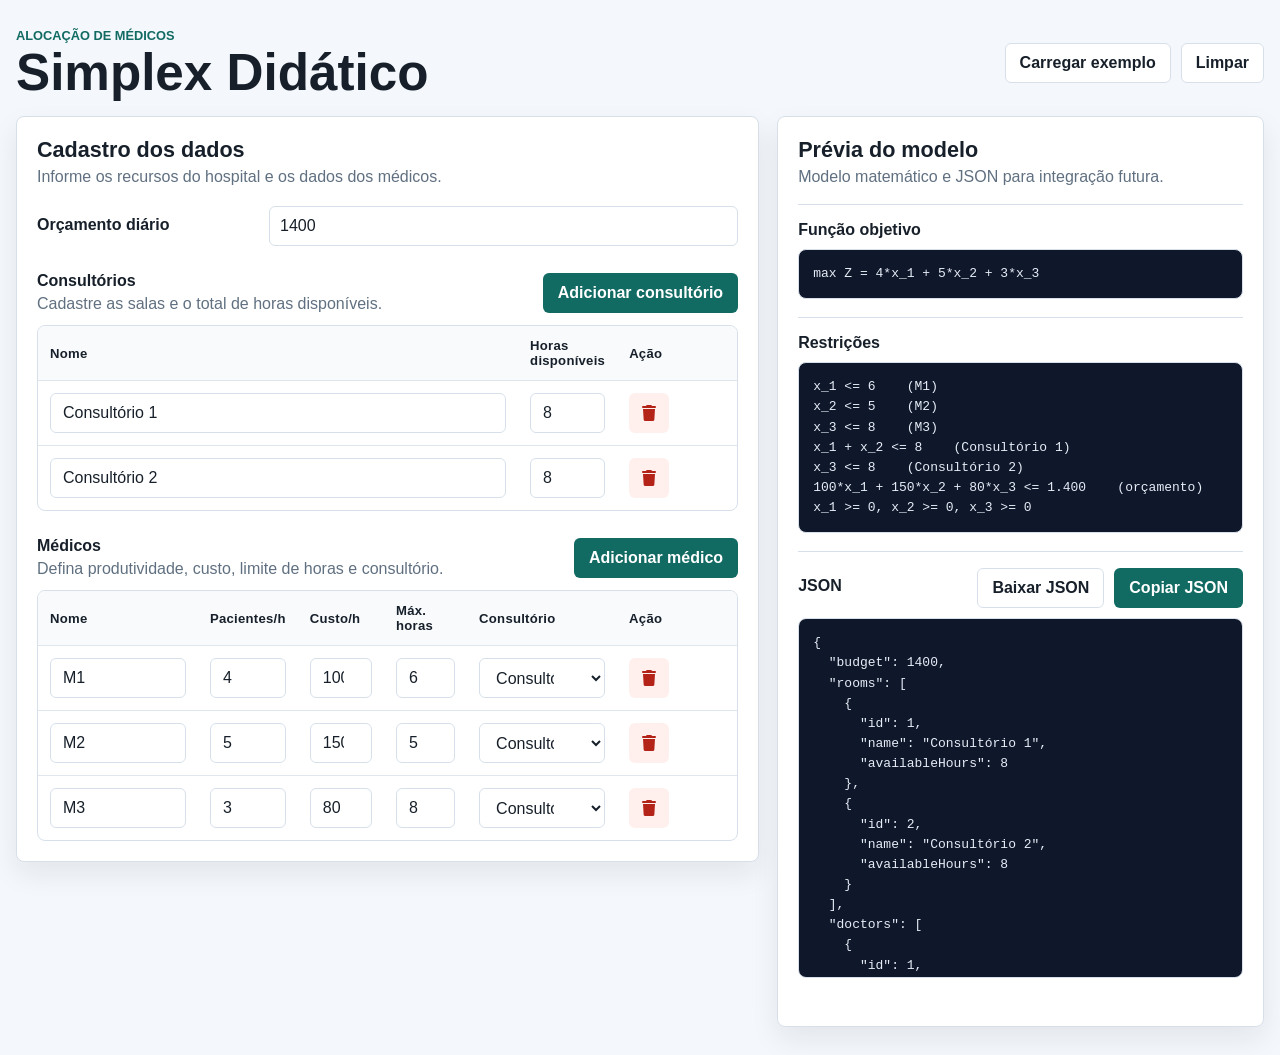
==== index.html @ 198ae66d "add basic ui" ====
<!doctype html>
<html lang="pt-BR">
  <head>
    <meta charset="utf-8">
    <meta name="viewport" content="width=device-width, initial-scale=1">
    <title>Simplex Didático - Cadastro</title>
    <link rel="stylesheet" href="styles.css">
    <link rel="stylesheet" href="https://cdnjs.cloudflare.com/ajax/libs/font-awesome/6.5.1/css/all.min.css" crossorigin="anonymous" referrerpolicy="no-referrer" />
  </head>
  <body>
    <main class="app-shell">
      <header class="app-header">
        <div>
          <p class="eyebrow">Alocação de médicos</p>
          <h1>Simplex Didático</h1>
        </div>
        <div class="header-actions" aria-label="Ações principais">
          <button class="secondary-button" type="button" id="loadExampleButton">Carregar exemplo</button>
          <button class="secondary-button" type="button" id="clearButton">Limpar</button>
        </div>
      </header>

      <div class="workspace">
        <section class="editor-panel" aria-labelledby="formTitle">
          <div class="section-heading">
            <div>
              <h2 id="formTitle">Cadastro dos dados</h2>
              <p>Informe os recursos do hospital e os dados dos médicos.</p>
            </div>
          </div>

          <div class="field-row budget-row">
            <label for="budget">Orçamento diário</label>
            <div class="field-control">
              <input id="budget" name="budget" type="number" min="0" step="0.01" inputmode="decimal">
              <p class="field-error" id="budgetError"></p>
            </div>
          </div>

          <section class="data-section" aria-labelledby="roomsTitle">
            <div class="section-heading compact">
              <div>
                <h3 id="roomsTitle">Consultórios</h3>
                <p>Cadastre as salas e o total de horas disponíveis.</p>
              </div>
              <button class="primary-button" type="button" id="addRoomButton">Adicionar consultório</button>
            </div>
            <div class="table-shell">
              <table>
                <thead>
                  <tr>
                    <th>Nome</th>
                    <th>Horas disponíveis</th>
                    <th class="action-column">Ação</th>
                  </tr>
                </thead>
                <tbody id="roomsTable"></tbody>
              </table>
            </div>
          </section>

          <section class="data-section" aria-labelledby="doctorsTitle">
            <div class="section-heading compact">
              <div>
                <h3 id="doctorsTitle">Médicos</h3>
                <p>Defina produtividade, custo, limite de horas e consultório.</p>
              </div>
              <button class="primary-button" type="button" id="addDoctorButton">Adicionar médico</button>
            </div>
            <div class="table-shell">
              <table>
                <thead>
                  <tr>
                    <th>Nome</th>
                    <th>Pacientes/h</th>
                    <th>Custo/h</th>
                    <th>Máx. horas</th>
                    <th>Consultório</th>
                    <th class="action-column">Ação</th>
                  </tr>
                </thead>
                <tbody id="doctorsTable"></tbody>
              </table>
            </div>
          </section>
        </section>

        <aside class="preview-panel" aria-labelledby="previewTitle">
          <div class="section-heading">
            <div>
              <h2 id="previewTitle">Prévia do modelo</h2>
              <p>Modelo matemático e JSON para integração futura.</p>
            </div>
          </div>

          <section class="model-block" aria-labelledby="objectiveTitle">
            <h3 id="objectiveTitle">Função objetivo</h3>
            <pre id="objectivePreview"></pre>
          </section>

          <section class="model-block" aria-labelledby="constraintsTitle">
            <h3 id="constraintsTitle">Restrições</h3>
            <pre id="constraintsPreview"></pre>
          </section>

          <section class="model-block" aria-labelledby="jsonTitle">
            <div class="json-heading">
              <h3 id="jsonTitle">JSON</h3>
              <div class="json-actions">
                <button class="secondary-button" type="button" id="downloadJsonButton">Baixar JSON</button>
                <button class="primary-button" type="button" id="copyJsonButton">Copiar JSON</button>
              </div>
            </div>
            <pre class="json-output" id="jsonPreview"></pre>
            <p class="copy-status" id="copyStatus" aria-live="polite"></p>
          </section>
        </aside>
      </div>
    </main>

    <script src="script.js"></script>
  </body>
</html>
---- styles.css ----
:root {
  --bg: #f4f7fb;
  --surface: #ffffff;
  --surface-muted: #eef3f8;
  --text: #17202a;
  --muted: #607080;
  --line: #d7e0ea;
  --primary: #126b63;
  --primary-dark: #0d534d;
  --danger: #b42318;
  --danger-bg: #fff0ee;
  --warning-bg: #fff7e6;
  --success: #137333;
  --shadow: 0 12px 28px rgba(23, 32, 42, 0.08);
  font-family: Inter, "Segoe UI", Arial, sans-serif;
}

* {
  box-sizing: border-box;
}

body {
  margin: 0;
  min-height: 100vh;
  background: var(--bg);
  color: var(--text);
}

button,
input,
select {
  font: inherit;
}

button {
  cursor: pointer;
}

.app-shell {
  width: min(1440px, calc(100% - 32px));
  margin: 0 auto;
  padding: 28px 0;
}

.app-header,
.section-heading,
.json-heading {
  display: flex;
  align-items: center;
  justify-content: space-between;
  gap: 16px;
}

.app-header {
  margin-bottom: 18px;
}

.eyebrow {
  margin: 0 0 4px;
  color: var(--primary);
  font-size: 0.8rem;
  font-weight: 700;
  letter-spacing: 0;
  text-transform: uppercase;
}

h1,
h2,
h3,
p {
  margin-top: 0;
}

h1 {
  margin-bottom: 0;
  font-size: clamp(2rem, 4vw, 3.25rem);
  line-height: 1;
}

h2 {
  margin-bottom: 5px;
  font-size: 1.35rem;
}

h3 {
  margin-bottom: 5px;
  font-size: 1rem;
}

.section-heading p {
  margin-bottom: 0;
  color: var(--muted);
}

.compact {
  margin-bottom: 12px;
}

.header-actions {
  display: flex;
  flex-wrap: wrap;
  justify-content: flex-end;
  gap: 10px;
}

.json-actions {
  display: flex;
  flex-wrap: wrap;
  justify-content: flex-end;
  gap: 10px;
}

.primary-button,
.secondary-button,
.danger-button {
  min-height: 40px;
  border: 1px solid transparent;
  border-radius: 6px;
  padding: 9px 14px;
  font-weight: 700;
}

.primary-button {
  background: var(--primary);
  color: #ffffff;
}

.primary-button:hover,
.primary-button:focus-visible {
  background: var(--primary-dark);
}

.primary-button:disabled {
  cursor: not-allowed;
  background: #9eb9b5;
}

.secondary-button {
  background: var(--surface);
  border-color: var(--line);
  color: var(--text);
}

.secondary-button:hover,
.secondary-button:focus-visible {
  border-color: var(--primary);
  color: var(--primary);
}

.danger-button {
  background: var(--danger-bg);
  color: var(--danger);
}

.danger-button:hover,
.danger-button:focus-visible {
  border-color: var(--danger);
}

.workspace {
  display: grid;
  grid-template-columns: minmax(0, 1.45fr) minmax(360px, 0.95fr);
  gap: 18px;
  align-items: start;
}

.editor-panel,
.preview-panel {
  border: 1px solid var(--line);
  border-radius: 8px;
  background: var(--surface);
  box-shadow: var(--shadow);
  padding: 20px;
}

.preview-panel {
  position: sticky;
  top: 18px;
}

.budget-row {
  margin: 20px 0 26px;
}

.field-row {
  display: grid;
  grid-template-columns: minmax(150px, 220px) minmax(0, 1fr);
  gap: 12px;
  align-items: start;
}

label {
  padding-top: 10px;
  font-weight: 700;
}

input,
select {
  width: 100%;
  min-width: 0;
  height: 40px;
  border: 1px solid var(--line);
  border-radius: 6px;
  background: #ffffff;
  color: var(--text);
  line-height: 40px;
  padding: 0 10px;
}

select {
  appearance: auto;
  line-height: normal;
  padding: 0 34px 0 12px;
}

input:focus,
select:focus {
  border-color: var(--primary);
  outline: 3px solid rgba(18, 107, 99, 0.16);
}

input.is-invalid,
select.is-invalid {
  border-color: var(--danger);
}

.field-control {
  position: relative;
}

.field-error {
  position: absolute;
  left: 0;
  top: calc(100% + 8px);
  z-index: 20;
  display: none;
  width: max-content;
  max-width: min(280px, calc(100vw - 48px));
  margin: 0;
  border: 1px solid #f4c7c3;
  border-radius: 6px;
  background: var(--danger-bg);
  box-shadow: 0 10px 22px rgba(23, 32, 42, 0.14);
  color: var(--danger);
  font-size: 0.82rem;
  font-weight: 700;
  line-height: 1.35;
  padding: 8px 10px;
}

.field-error::before {
  position: absolute;
  top: -6px;
  left: 14px;
  width: 10px;
  height: 10px;
  border-top: 1px solid #f4c7c3;
  border-left: 1px solid #f4c7c3;
  background: var(--danger-bg);
  content: "";
  transform: rotate(45deg);
}

.field-control:hover .field-error:not(:empty),
.field-control:focus-within .field-error:not(:empty),
.field-control.show-error .field-error:not(:empty) {
  display: block;
}

.toast {
  position: fixed;
  bottom: 20px;
  left: 20px;
  background: var(--danger);
  color: #ffffff;
  padding: 16px 20px;
  border-radius: 6px;
  box-shadow: 0 8px 16px rgba(0, 0, 0, 0.15);
  font-size: 0.95rem;
  z-index: 9999;
  animation: slideIn 0.3s ease-out;
}

@keyframes slideIn {
  from {
    transform: translateX(-100%);
    opacity: 0;
  }
  to {
    transform: translateX(0);
    opacity: 1;
  }
}

.toast.success {
  background: var(--success);
}

.data-section {
  margin-top: 26px;
}

.table-shell {
  overflow-x: auto;
  border: 1px solid var(--line);
  border-radius: 8px;
}

.table-shell table {
  width: 100%;
  border-collapse: collapse;
  table-layout: auto;
  min-width: 620px;
}

.table-shell button {
  display: inline-flex;
  align-items: center;
  justify-content: center;
  min-height: 40px;
  height: 40px;
  padding: 0 12px;
}

.icon-button {
  width: 40px;
  padding: 0;
}

.icon-button i {
  font-size: 1rem;
  line-height: 1;
}

.table-shell tbody tr {
  display: table-row;
  height: 64px;
}

.table-shell th,
.table-shell td {
  position: relative;
  text-align: left;
  padding: 12px;
  border-bottom: 1px solid rgba(215, 224, 234, 0.8);
  vertical-align: middle;
}

.table-shell td {
  display: table-cell;
}

.table-shell input,
.table-shell select {
  height: 40px;
  width: 100%;
}


.table-shell thead th {
  background: #f8fafc;
  color: var(--text);
  font-weight: 700;
  letter-spacing: 0.02em;
}

.table-shell tbody tr:last-child td {
  border-bottom: none;
}

.table-shell th:nth-child(1),
.table-shell td:nth-child(1) {
  min-width: 160px;
}

.table-shell th:nth-child(2),
.table-shell td:nth-child(2),
.table-shell th:nth-child(3),
.table-shell td:nth-child(3),
.table-shell th:nth-child(4),
.table-shell td:nth-child(4) {
  width: 90px;
  max-width: 110px;
}

.table-shell th:nth-child(5),
.table-shell td:nth-child(5) {
  min-width: 150px;
}

.table-shell .action-column {
  width: 120px;
  min-width: 120px;
}

.table-shell input {
  padding: 0 12px;
}

.table-shell select {
  padding: 0 34px 0 12px;
}

table {
  width: 100%;
  min-width: 760px;
  border-collapse: collapse;
}

th,
td {
  border-bottom: 1px solid var(--line);
  padding: 10px;
  text-align: left;
  vertical-align: top;
}

th {
  background: var(--surface-muted);
  color: #334155;
  font-size: 0.82rem;
  font-weight: 800;
}

tr:last-child td {
  border-bottom: 0;
}

.action-column {
  width: 92px;
  text-align: center;
}

td.action-column {
  vertical-align: middle;
}

.empty-row {
  color: var(--muted);
  text-align: center;
}

.model-block {
  margin-top: 18px;
  border-top: 1px solid var(--line);
  padding-top: 16px;
}

pre {
  overflow: auto;
  margin: 10px 0 0;
  border: 1px solid var(--line);
  border-radius: 8px;
  background: #0f172a;
  color: #e6edf7;
  padding: 14px;
  line-height: 1.55;
  white-space: pre-wrap;
  word-break: break-word;
}

.json-output {
  max-height: 360px;
}

.copy-status {
  min-height: 20px;
  margin: 8px 0 0;
  color: var(--success);
  font-weight: 700;
}

@media (max-width: 1100px) {
  .workspace {
    grid-template-columns: 1fr;
  }

  .preview-panel {
    position: static;
  }
}

@media (max-width: 720px) {
  .app-shell {
    width: min(100% - 20px, 1440px);
    padding: 18px 0;
  }

  .app-header,
  .section-heading,
  .json-heading {
    align-items: stretch;
    flex-direction: column;
  }

  .header-actions,
  .json-actions,
  .section-heading .primary-button,
  .json-heading .primary-button,
  .json-heading .secondary-button,
  .secondary-button {
    width: 100%;
  }

  .json-actions {
    flex-direction: column;
  }

  .field-row {
    grid-template-columns: 1fr;
    gap: 6px;
  }

  .table-shell {
    overflow: visible;
    border: 0;
    border-radius: 0;
  }

  .table-shell table,
  .table-shell tbody,
  .table-shell tr,
  .table-shell td {
    display: block;
    width: 100%;
    min-width: 0;
  }

  .table-shell table {
    border-collapse: separate;
  }

  .table-shell thead {
    display: none;
  }

  .table-shell tbody {
    display: grid;
    gap: 12px;
  }

  .table-shell tbody tr {
    height: auto;
    border: 1px solid var(--line);
    border-radius: 8px;
    background: #ffffff;
    overflow: visible;
  }

  .table-shell th:nth-child(n),
  .table-shell td:nth-child(n),
  .table-shell .action-column {
    width: 100%;
    min-width: 0;
    max-width: none;
  }

  .table-shell td {
    display: grid;
    grid-template-columns: minmax(112px, 38%) minmax(0, 1fr);
    gap: 10px;
    align-items: center;
    border-bottom: 1px solid rgba(215, 224, 234, 0.8);
    padding: 10px 12px;
    text-align: left;
  }

  .table-shell td:last-child {
    border-bottom: 0;
  }

  .table-shell td::before {
    color: var(--muted);
    content: attr(data-label);
    font-size: 0.8rem;
    font-weight: 800;
  }

  .table-shell td.empty-row {
    display: block;
    border: 1px solid var(--line);
    border-radius: 8px;
    padding: 18px;
    text-align: center;
  }

  .table-shell td.empty-row::before {
    content: none;
  }

  .table-shell input,
  .table-shell select {
    min-width: 0;
  }

  .table-shell .action-column::before {
    justify-self: start;
  }

  .table-shell .action-column {
    justify-items: stretch;
  }

  .table-shell .action-column .icon-button {
    width: 40px;
    justify-self: end;
  }

  label {
    padding-top: 0;
  }

  .editor-panel,
  .preview-panel {
    padding: 16px;
  }
}
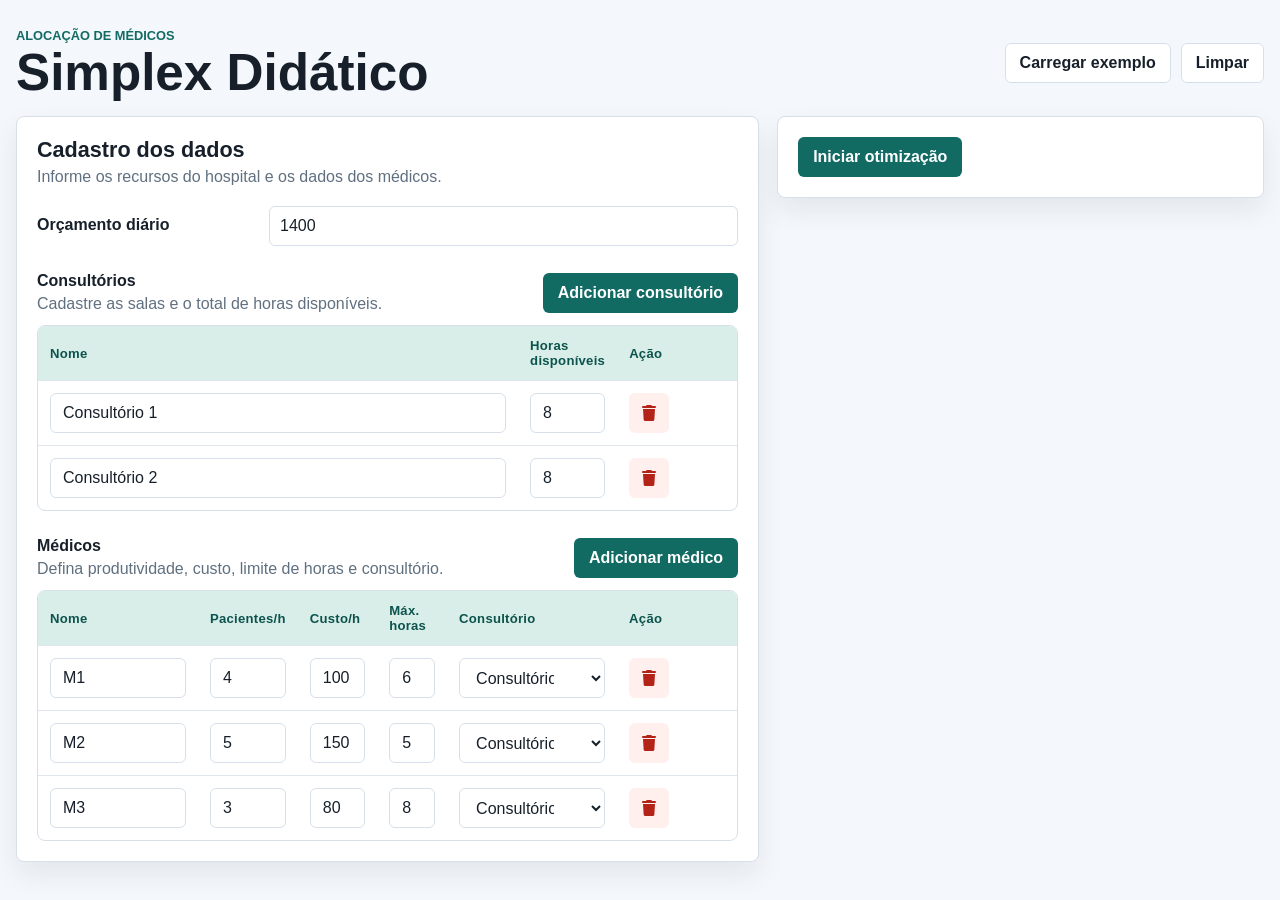
==== commit 03316adb: "feat: table" ====
--- a/index.html
+++ b/index.html
@@ -85,35 +85,8 @@
           </section>
         </section>
 
-        <aside class="preview-panel" aria-labelledby="previewTitle">
-          <div class="section-heading">
-            <div>
-              <h2 id="previewTitle">Prévia do modelo</h2>
-              <p>Modelo matemático e JSON para integração futura.</p>
-            </div>
-          </div>
-
-          <section class="model-block" aria-labelledby="objectiveTitle">
-            <h3 id="objectiveTitle">Função objetivo</h3>
-            <pre id="objectivePreview"></pre>
-          </section>
-
-          <section class="model-block" aria-labelledby="constraintsTitle">
-            <h3 id="constraintsTitle">Restrições</h3>
-            <pre id="constraintsPreview"></pre>
-          </section>
-
-          <section class="model-block" aria-labelledby="jsonTitle">
-            <div class="json-heading">
-              <h3 id="jsonTitle">JSON</h3>
-              <div class="json-actions">
-                <button class="secondary-button" type="button" id="downloadJsonButton">Baixar JSON</button>
-                <button class="primary-button" type="button" id="copyJsonButton">Copiar JSON</button>
-              </div>
-            </div>
-            <pre class="json-output" id="jsonPreview"></pre>
-            <p class="copy-status" id="copyStatus" aria-live="polite"></p>
-          </section>
+        <aside class="preview-panel" aria-labelledby="optimizationStartTitle">
+          <button class="primary-button" type="button" id="startOptimizationButton">Iniciar otimização</button>
         </aside>
       </div>
     </main>
--- a/styles.css
+++ b/styles.css
@@ -7,6 +7,8 @@
   --line: #d7e0ea;
   --primary: #126b63;
   --primary-dark: #0d534d;
+  --header-bg: #d9eee9;
+  --header-border: #9fcfc5;
   --danger: #b42318;
   --danger-bg: #fff0ee;
   --warning-bg: #fff7e6;
@@ -176,6 +178,392 @@
 .preview-panel {
   position: sticky;
   top: 18px;
+}
+
+.optimization-start {
+  display: grid;
+  gap: 14px;
+  margin-top: 18px;
+  border-top: 1px solid var(--line);
+  padding-top: 16px;
+}
+
+.optimization-start p {
+  margin: 0;
+  color: var(--muted);
+  line-height: 1.5;
+}
+
+.optimization-page {
+  width: min(1200px, calc(100% - 32px));
+}
+
+.optimization-panel {
+  min-height: 420px;
+}
+
+.toggle-control {
+  display: inline-flex;
+  align-items: center;
+  gap: 8px;
+  min-height: 40px;
+  padding: 8px 10px;
+  border: 1px solid var(--line);
+  border-radius: 6px;
+  background: var(--surface);
+  color: var(--text);
+  font-size: 0.9rem;
+  font-weight: 700;
+}
+
+.toggle-control input {
+  width: 18px;
+  min-width: 18px;
+  height: 18px;
+  margin: 0;
+  accent-color: var(--primary);
+}
+
+.simplex-summary {
+  display: grid;
+  grid-template-columns: repeat(6, minmax(0, 1fr));
+  gap: 10px;
+  margin-top: 18px;
+}
+
+.summary-item {
+  min-width: 0;
+  border: 1px solid var(--line);
+  border-radius: 8px;
+  background: #f8fbff;
+  padding: 10px;
+}
+
+.summary-item span {
+  display: block;
+  margin-bottom: 5px;
+  color: var(--muted);
+  font-size: 0.76rem;
+  font-weight: 800;
+  text-transform: uppercase;
+}
+
+.summary-item strong {
+  display: block;
+  overflow: hidden;
+  color: var(--text);
+  font-size: 0.95rem;
+  text-overflow: ellipsis;
+  white-space: nowrap;
+}
+
+.iteration-controls {
+  display: flex;
+  flex-wrap: wrap;
+  gap: 10px;
+  margin-top: 14px;
+}
+
+.iteration-controls button {
+  display: inline-flex;
+  align-items: center;
+  justify-content: center;
+  min-width: 42px;
+  width: 42px;
+  height: 40px;
+  padding: 0;
+}
+
+.iteration-controls i {
+  font-size: 0.95rem;
+  line-height: 1;
+}
+
+.optimization-layout {
+  display: grid;
+  grid-template-columns: minmax(0, 1fr) minmax(240px, 300px);
+  gap: 16px;
+  align-items: start;
+}
+
+.optimization-table-shell {
+  overflow-x: auto;
+  margin-top: 18px;
+  border: 1px solid var(--line);
+  border-radius: 8px;
+}
+
+.optimization-table-shell table {
+  width: max-content;
+  min-width: 100%;
+  border-collapse: collapse;
+  table-layout: fixed;
+}
+
+.simplex-table th,
+.simplex-table td {
+  border-bottom: 1px solid rgba(215, 224, 234, 0.8);
+  padding: 10px;
+  text-align: right;
+  vertical-align: middle;
+  white-space: nowrap;
+}
+
+.simplex-table th {
+  background: var(--header-bg);
+  color: var(--primary-dark);
+  font-size: 0.82rem;
+  font-weight: 800;
+}
+
+.simplex-table tbody tr:last-child td {
+  border-bottom: 0;
+}
+
+.simplex-table .pivot-column {
+  background: #fff7e6;
+}
+
+.simplex-table .pivot-row {
+  background: #eef7ff;
+}
+
+.simplex-table .pivot-cell {
+  background: #ffe2a8;
+  color: #7a3f00;
+  font-weight: 900;
+  outline: 2px solid #d97706;
+  outline-offset: -2px;
+}
+
+.simplex-table .leaving-base {
+  background: #fff0ee;
+  color: var(--danger);
+  font-weight: 900;
+}
+
+.simplex-table th:first-child,
+.simplex-table td:first-child {
+  position: sticky;
+  left: 0;
+  z-index: 2;
+  background: var(--surface);
+  text-align: left;
+  box-shadow: 8px 0 12px rgba(23, 32, 42, 0.06);
+}
+
+.simplex-table th:first-child {
+  z-index: 4;
+  background: var(--header-bg);
+}
+
+.simplex-table th:first-child::after,
+.simplex-table td:first-child::after {
+  position: absolute;
+  top: 0;
+  right: 0;
+  bottom: 0;
+  z-index: 1;
+  width: 1px;
+  background: rgba(215, 224, 234, 0.8);
+  content: "";
+}
+
+.simplex-table .solution-column {
+  position: sticky;
+  right: 0;
+  z-index: 2;
+  background: var(--surface);
+  box-shadow: -8px 0 12px rgba(23, 32, 42, 0.06);
+}
+
+.simplex-table th.solution-column {
+  z-index: 4;
+  background: var(--header-bg);
+}
+
+.simplex-table .solution-column::before {
+  position: absolute;
+  top: 0;
+  bottom: 0;
+  left: 0;
+  z-index: 1;
+  width: 1px;
+  background: rgba(215, 224, 234, 0.8);
+  content: "";
+}
+
+.simplex-table sub {
+  font-size: 0.72em;
+  line-height: 0;
+}
+
+.simplex-table td:first-child span {
+  display: block;
+  overflow: hidden;
+  margin-top: 3px;
+  color: var(--muted);
+  font-size: 0.78rem;
+  font-weight: 600;
+  text-overflow: ellipsis;
+}
+
+.simplex-table .objective-row td {
+  background: #f8fbff;
+  font-weight: 800;
+}
+
+.simplex-table .objective-row td:first-child,
+.simplex-table .objective-row .solution-column {
+  background: #f8fbff;
+}
+
+.iteration-panel {
+  display: grid;
+  gap: 16px;
+  margin-top: 18px;
+}
+
+.iteration-panel h3 {
+  margin-bottom: 8px;
+}
+
+.iteration-list {
+  display: grid;
+  gap: 8px;
+}
+
+.iteration-card {
+  overflow: hidden;
+  border: 1px solid var(--line);
+  border-radius: 8px;
+  background: var(--surface);
+}
+
+.iteration-card.is-active {
+  border-color: var(--primary);
+}
+
+.iteration-card-title {
+  display: flex;
+  align-items: center;
+  justify-content: space-between;
+  gap: 10px;
+  width: 100%;
+  min-height: 0;
+  border: 0;
+  border-bottom: 1px solid var(--line);
+  background: #f8fbff;
+  padding: 9px 10px;
+  text-align: left;
+}
+
+.iteration-card-title strong,
+.iteration-card-title span,
+.substep-item {
+  overflow: hidden;
+  text-overflow: ellipsis;
+  white-space: nowrap;
+}
+
+.iteration-card-title span {
+  color: var(--muted);
+  font-size: 0.78rem;
+  font-weight: 700;
+}
+
+.substep-list {
+  display: grid;
+  gap: 2px;
+  padding: 6px;
+}
+
+.substep-item {
+  width: 100%;
+  min-height: 32px;
+  border: 0;
+  border-radius: 5px;
+  background: transparent;
+  color: var(--muted);
+  font-size: 0.82rem;
+  font-weight: 700;
+  padding: 7px 8px;
+  text-align: left;
+}
+
+.substep-item.is-active {
+  background: var(--header-bg);
+  color: var(--primary-dark);
+}
+
+.result-panel {
+  border-top: 1px solid var(--line);
+  padding-top: 14px;
+}
+
+.result-content {
+  color: var(--muted);
+  line-height: 1.45;
+}
+
+.result-content p {
+  margin-bottom: 0;
+}
+
+.result-badge {
+  display: inline-block;
+  border-radius: 6px;
+  padding: 7px 9px;
+  font-weight: 800;
+}
+
+.result-badge.success {
+  background: #e9f6ee;
+  color: var(--success);
+}
+
+.result-badge.error {
+  background: var(--danger-bg);
+  color: var(--danger);
+}
+
+.result-list {
+  display: grid;
+  gap: 8px;
+  margin: 12px 0 0;
+}
+
+.result-list div {
+  display: flex;
+  justify-content: space-between;
+  gap: 12px;
+  border-bottom: 1px solid rgba(215, 224, 234, 0.8);
+  padding-bottom: 7px;
+}
+
+.result-list dt {
+  color: var(--muted);
+  font-weight: 700;
+}
+
+.result-list dd {
+  margin: 0;
+  color: var(--text);
+  font-weight: 800;
+  text-align: right;
+}
+
+.empty-state {
+  border: 1px dashed var(--line);
+  border-radius: 8px;
+  background: var(--surface-muted);
+  padding: 22px;
+}
+
+.empty-state p {
+  margin: 0;
+  color: var(--muted);
+  font-weight: 700;
 }
 
 .budget-row {
@@ -205,6 +593,19 @@
   color: var(--text);
   line-height: 40px;
   padding: 0 10px;
+}
+
+input[type="number"] {
+  appearance: textfield;
+  -moz-appearance: textfield;
+  padding-right: 10px;
+}
+
+input[type="number"]::-webkit-inner-spin-button,
+input[type="number"]::-webkit-outer-spin-button {
+  margin: 0;
+  appearance: none;
+  -webkit-appearance: none;
 }
 
 select {
@@ -358,8 +759,8 @@
 
 
 .table-shell thead th {
-  background: #f8fafc;
-  color: var(--text);
+  background: var(--header-bg);
+  color: var(--primary-dark);
   font-weight: 700;
   letter-spacing: 0.02em;
 }
@@ -385,7 +786,7 @@
 
 .table-shell th:nth-child(5),
 .table-shell td:nth-child(5) {
-  min-width: 150px;
+  min-width: 170px;
 }
 
 .table-shell .action-column {
@@ -395,6 +796,10 @@
 
 .table-shell input {
   padding: 0 12px;
+}
+
+.table-shell input[type="number"] {
+  padding-right: 12px;
 }
 
 .table-shell select {
@@ -498,8 +903,26 @@
   .section-heading .primary-button,
   .json-heading .primary-button,
   .json-heading .secondary-button,
+  .optimization-start .primary-button,
+  .toggle-control,
   .secondary-button {
     width: 100%;
+  }
+
+  .toggle-control {
+    justify-content: flex-start;
+  }
+
+  .simplex-summary {
+    grid-template-columns: repeat(2, minmax(0, 1fr));
+  }
+
+  .iteration-controls button {
+    flex: 1 1 42px;
+  }
+
+  .optimization-layout {
+    grid-template-columns: 1fr;
   }
 
   .json-actions {
@@ -557,7 +980,7 @@
 
   .table-shell td {
     display: grid;
-    grid-template-columns: minmax(112px, 38%) minmax(0, 1fr);
+    grid-template-columns: minmax(84px, 29%) minmax(0, 1fr);
     gap: 10px;
     align-items: center;
     border-bottom: 1px solid rgba(215, 224, 234, 0.8);
@@ -574,6 +997,20 @@
     content: attr(data-label);
     font-size: 0.8rem;
     font-weight: 800;
+  }
+
+  .table-shell td.string-field,
+  .table-shell td.stacked-field {
+    grid-template-columns: 1fr;
+    gap: 6px;
+  }
+
+  .table-shell td.string-field[data-label="Nome"] {
+    background: var(--header-bg);
+  }
+
+  .table-shell td.string-field[data-label="Nome"]::before {
+    color: var(--primary-dark);
   }
 
   .table-shell td.empty-row {
@@ -606,6 +1043,64 @@
     justify-self: end;
   }
 
+  .optimization-table-shell {
+    overflow-x: auto;
+    border: 1px solid var(--line);
+    border-radius: 8px;
+  }
+
+  .optimization-table-shell table,
+  .optimization-table-shell thead,
+  .optimization-table-shell tbody,
+  .optimization-table-shell tr,
+  .optimization-table-shell th,
+  .optimization-table-shell td {
+    width: auto;
+    min-width: 0;
+    max-width: none;
+  }
+
+  .optimization-table-shell table {
+    min-width: 100%;
+    border-collapse: collapse;
+  }
+
+  .optimization-table-shell thead {
+    display: table-header-group;
+  }
+
+  .optimization-table-shell tbody {
+    display: table-row-group;
+  }
+
+  .optimization-table-shell tr {
+    display: table-row;
+    border: 0;
+    border-radius: 0;
+  }
+
+  .optimization-table-shell th,
+  .optimization-table-shell td {
+    display: table-cell;
+    padding: 10px;
+  }
+
+  .optimization-table-shell th:nth-child(n),
+  .optimization-table-shell td:nth-child(n) {
+    width: auto;
+    min-width: 0;
+    max-width: none;
+  }
+
+  .optimization-table-shell th:first-child,
+  .optimization-table-shell td:first-child {
+    min-width: 0;
+  }
+
+  .optimization-table-shell td::before {
+    content: none;
+  }
+
   label {
     padding-top: 0;
   }
